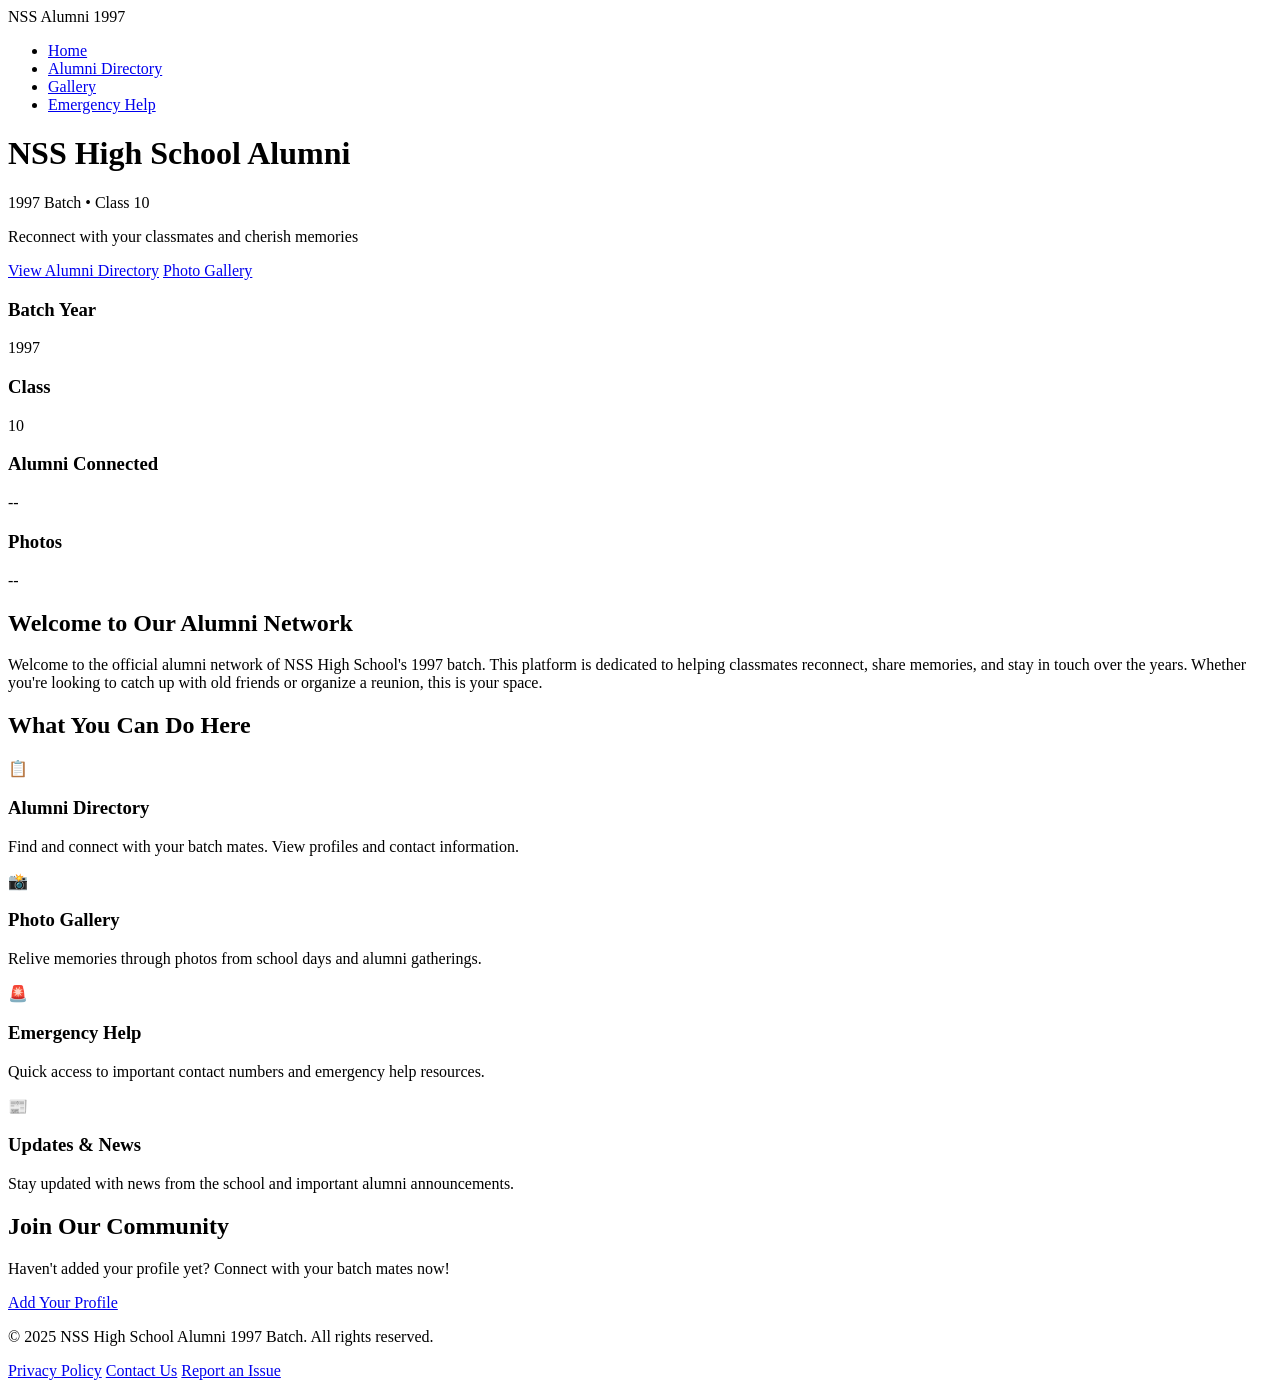
==== index.html @ 9a9feae9 "Add all website files: HTML pages, CSS, JavaScript, and data files" ====
<!DOCTYPE html>
<html lang="en">
<head>
    <meta charset="UTF-8">
    <meta name="viewport" content="width=device-width, initial-scale=1.0">
    <title>NSS Alumni - 1997 Batch</title>
    <link rel="stylesheet" href="css/style.css">
</head>
<body>
    <!-- Navigation -->
    <nav class="navbar">
        <div class="container">
            <div class="logo">NSS Alumni 1997</div>
            <ul class="nav-links">
                <li><a href="index.html" class="active">Home</a></li>
                <li><a href="alumni-directory.html">Alumni Directory</a></li>
                <li><a href="gallery.html">Gallery</a></li>
                <li><a href="emergency-contacts.html">Emergency Help</a></li>
            </ul>
        </div>
    </nav>

    <!-- Hero Section -->
    <header class="hero">
        <div class="hero-content">
            <h1>NSS High School Alumni</h1>
            <p class="tagline">1997 Batch • Class 10</p>
            <p class="subtitle">Reconnect with your classmates and cherish memories</p>
            <div class="hero-buttons">
                <a href="alumni-directory.html" class="btn btn-primary">View Alumni Directory</a>
                <a href="gallery.html" class="btn btn-secondary">Photo Gallery</a>
            </div>
        </div>
    </header>

    <!-- Main Content -->
    <main class="container">
        <!-- Quick Stats -->
        <section class="stats">
            <div class="stat-card">
                <h3>Batch Year</h3>
                <p class="stat-value">1997</p>
            </div>
            <div class="stat-card">
                <h3>Class</h3>
                <p class="stat-value">10</p>
            </div>
            <div class="stat-card">
                <h3>Alumni Connected</h3>
                <p class="stat-value" id="alumni-count">--</p>
            </div>
            <div class="stat-card">
                <h3>Photos</h3>
                <p class="stat-value" id="photo-count">--</p>
            </div>
        </section>

        <!-- About Section -->
        <section class="about">
            <h2>Welcome to Our Alumni Network</h2>
            <p>
                Welcome to the official alumni network of NSS High School's 1997 batch. This platform is dedicated to 
                helping classmates reconnect, share memories, and stay in touch over the years. Whether you're looking 
                to catch up with old friends or organize a reunion, this is your space.
            </p>
        </section>

        <!-- Features Section -->
        <section class="features">
            <h2>What You Can Do Here</h2>
            <div class="feature-grid">
                <div class="feature-card">
                    <div class="feature-icon">📋</div>
                    <h3>Alumni Directory</h3>
                    <p>Find and connect with your batch mates. View profiles and contact information.</p>
                </div>
                <div class="feature-card">
                    <div class="feature-icon">📸</div>
                    <h3>Photo Gallery</h3>
                    <p>Relive memories through photos from school days and alumni gatherings.</p>
                </div>
                <div class="feature-card">
                    <div class="feature-icon">🚨</div>
                    <h3>Emergency Help</h3>
                    <p>Quick access to important contact numbers and emergency help resources.</p>
                </div>
                <div class="feature-card">
                    <div class="feature-icon">📰</div>
                    <h3>Updates & News</h3>
                    <p>Stay updated with news from the school and important alumni announcements.</p>
                </div>
            </div>
        </section>

        <!-- Call to Action -->
        <section class="cta">
            <h2>Join Our Community</h2>
            <p>Haven't added your profile yet? Connect with your batch mates now!</p>
            <a href="alumni-directory.html" class="btn btn-primary">Add Your Profile</a>
        </section>
    </main>

    <!-- Footer -->
    <footer class="footer">
        <div class="container">
            <p>&copy; 2025 NSS High School Alumni 1997 Batch. All rights reserved.</p>
            <div class="footer-links">
                <a href="#">Privacy Policy</a>
                <a href="#">Contact Us</a>
                <a href="#">Report an Issue</a>
            </div>
        </div>
    </footer>

    <script src="js/script.js"></script>
</body>
</html>
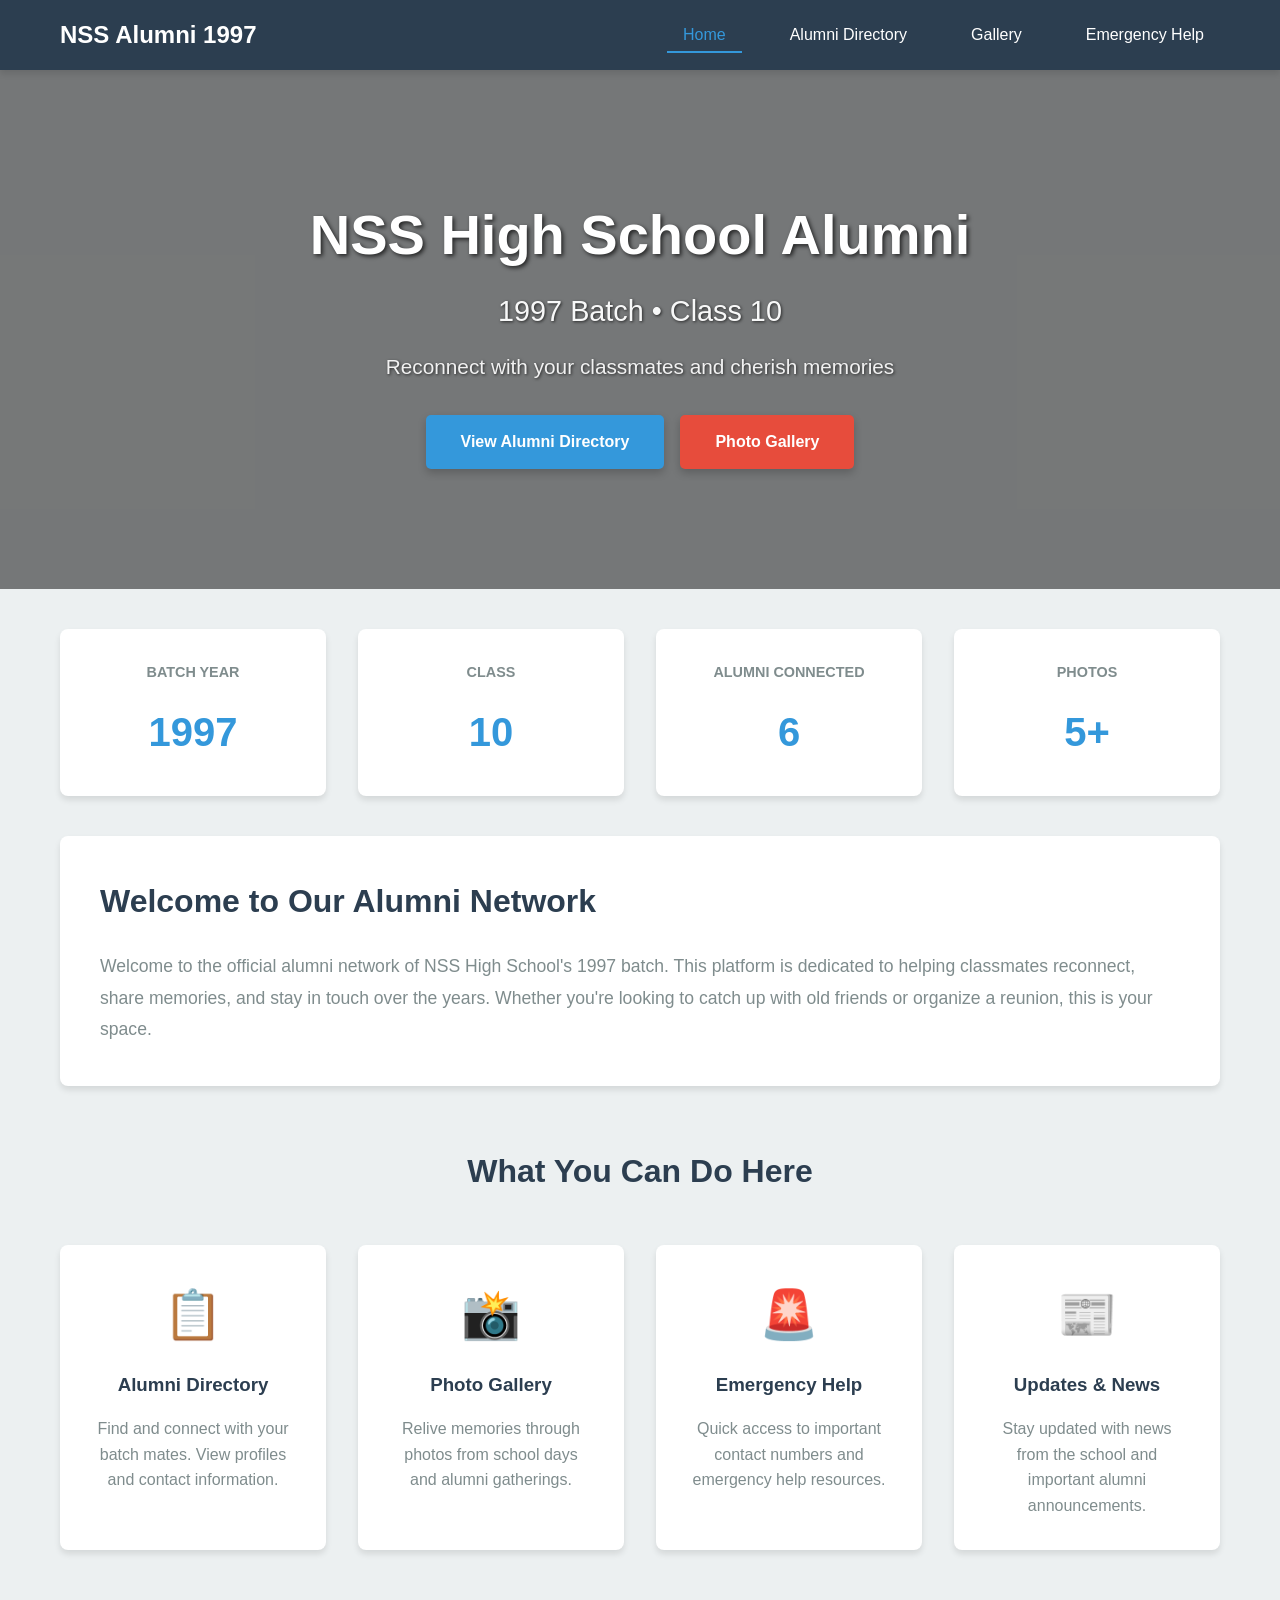
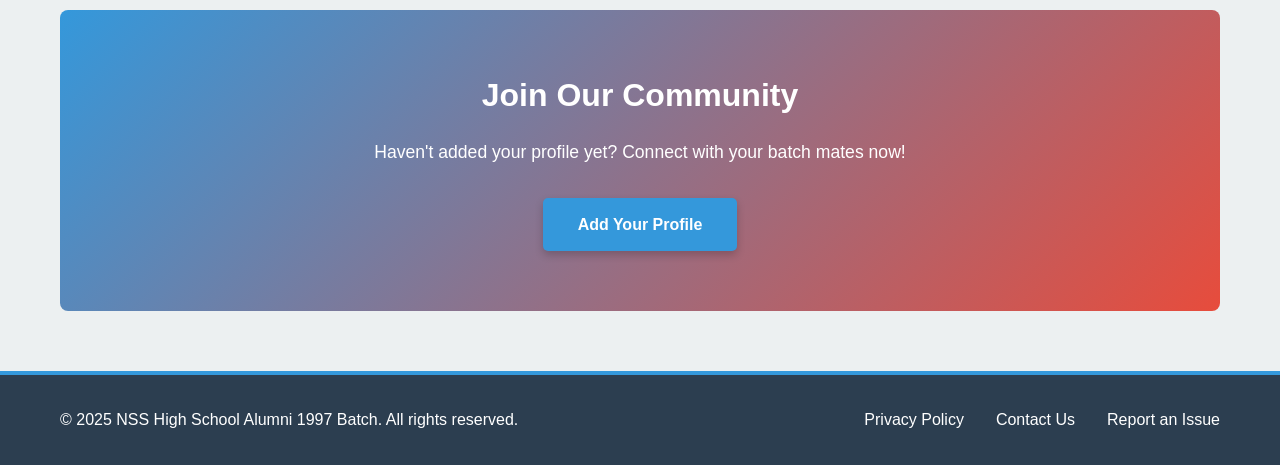
==== commit 3f2d9bd9: "Update homepage with school background image and enhance CSS styling" ====
--- a/index.html
+++ b/index.html
@@ -20,8 +20,9 @@
         </div>
     </nav>
 
-    <!-- Hero Section -->
-    <header class="hero">
+    <!-- Hero Section with School Background -->
+    <header class="hero" style="background-image: url('https://lh3.googleusercontent.com/gps-cs-s/APNQkAFYz4IyRVld45TRjJqYUSf6yYrfcVFNgWP-8FRZVk7A5KbQNHqug8asYA7JiuMoKFDiRvlHr9TeQgzfeVIiwol9nDiadaDcgwjrZmn5acUuZH1-QXqyb_sabl-X41OpJhSmyrLj=s1360-w1360-h1020'); background-size: cover; background-position: center; background-attachment: fixed;">
+        <div class="hero-overlay"></div>
         <div class="hero-content">
             <h1>NSS High School Alumni</h1>
             <p class="tagline">1997 Batch • Class 10</p>
@@ -47,11 +48,11 @@
             </div>
             <div class="stat-card">
                 <h3>Alumni Connected</h3>
-                <p class="stat-value" id="alumni-count">--</p>
+                <p class="stat-value" id="alumni-count">6</p>
             </div>
             <div class="stat-card">
                 <h3>Photos</h3>
-                <p class="stat-value" id="photo-count">--</p>
+                <p class="stat-value" id="photo-count">5+</p>
             </div>
         </section>
 
--- a/css/style.css
+++ b/css/style.css
@@ -0,0 +1,909 @@
+/* ============================================
+   NSS Alumni Website - Main Stylesheet
+   ============================================ */
+
+* {
+    margin: 0;
+    padding: 0;
+    box-sizing: border-box;
+}
+
+/* Colors and Variables */
+:root {
+    --primary-color: #2c3e50;
+    --secondary-color: #3498db;
+    --accent-color: #e74c3c;
+    --success-color: #27ae60;
+    --text-dark: #2c3e50;
+    --text-light: #7f8c8d;
+    --bg-light: #ecf0f1;
+    --bg-white: #ffffff;
+    --border-color: #bdc3c7;
+    --shadow: 0 4px 6px rgba(0, 0, 0, 0.1);
+    --transition: all 0.3s ease;
+}
+
+body {
+    font-family: 'Segoe UI', Tahoma, Geneva, Verdana, sans-serif;
+    line-height: 1.6;
+    color: var(--text-dark);
+    background-color: var(--bg-light);
+}
+
+.container {
+    max-width: 1200px;
+    margin: 0 auto;
+    padding: 0 20px;
+}
+
+/* ============================================
+   Navigation Bar
+   ============================================ */
+
+.navbar {
+    background-color: var(--primary-color);
+    padding: 1rem 0;
+    box-shadow: var(--shadow);
+    position: sticky;
+    top: 0;
+    z-index: 100;
+}
+
+.navbar .container {
+    display: flex;
+    justify-content: space-between;
+    align-items: center;
+}
+
+.logo {
+    font-size: 1.5rem;
+    font-weight: bold;
+    color: white;
+}
+
+.nav-links {
+    display: flex;
+    list-style: none;
+    gap: 2rem;
+}
+
+.nav-links a {
+    color: white;
+    text-decoration: none;
+    transition: var(--transition);
+    padding: 0.5rem 1rem;
+    border-bottom: 2px solid transparent;
+}
+
+.nav-links a:hover,
+.nav-links a.active {
+    border-bottom-color: var(--secondary-color);
+    color: var(--secondary-color);
+}
+
+/* ============================================
+   Hero Section with Background Image
+   ============================================ */
+
+.hero {
+    color: white;
+    padding: 120px 20px;
+    text-align: center;
+    position: relative;
+    min-height: 500px;
+    display: flex;
+    align-items: center;
+    justify-content: center;
+}
+
+.hero-overlay {
+    position: absolute;
+    top: 0;
+    left: 0;
+    right: 0;
+    bottom: 0;
+    background: rgba(0, 0, 0, 0.5);
+    z-index: 1;
+}
+
+.hero-content {
+    position: relative;
+    z-index: 2;
+}
+
+.hero-content h1 {
+    font-size: 3.5rem;
+    margin-bottom: 0.5rem;
+    text-shadow: 2px 2px 4px rgba(0, 0, 0, 0.7);
+    font-weight: bold;
+}
+
+.tagline {
+    font-size: 1.8rem;
+    margin-bottom: 1rem;
+    opacity: 0.95;
+    text-shadow: 1px 1px 3px rgba(0, 0, 0, 0.7);
+}
+
+.subtitle {
+    font-size: 1.3rem;
+    margin-bottom: 2rem;
+    opacity: 0.9;
+    text-shadow: 1px 1px 3px rgba(0, 0, 0, 0.7);
+}
+
+.hero-buttons {
+    display: flex;
+    gap: 1rem;
+    justify-content: center;
+    flex-wrap: wrap;
+}
+
+/* ============================================
+   Buttons
+   ============================================ */
+
+.btn {
+    padding: 14px 35px;
+    border: none;
+    border-radius: 5px;
+    cursor: pointer;
+    text-decoration: none;
+    font-size: 1rem;
+    font-weight: 600;
+    transition: var(--transition);
+    display: inline-block;
+    box-shadow: 0 4px 8px rgba(0, 0, 0, 0.2);
+}
+
+.btn-primary {
+    background-color: var(--secondary-color);
+    color: white;
+}
+
+.btn-primary:hover {
+    background-color: #2980b9;
+    transform: translateY(-3px);
+    box-shadow: 0 6px 12px rgba(0, 0, 0, 0.3);
+}
+
+.btn-secondary {
+    background-color: var(--accent-color);
+    color: white;
+}
+
+.btn-secondary:hover {
+    background-color: #c0392b;
+    transform: translateY(-3px);
+    box-shadow: 0 6px 12px rgba(0, 0, 0, 0.3);
+}
+
+/* ============================================
+   Page Header
+   ============================================ */
+
+.page-header {
+    background-color: var(--primary-color);
+    color: white;
+    padding: 40px 20px;
+    text-align: center;
+    margin-bottom: 40px;
+}
+
+.page-header h1 {
+    font-size: 2.5rem;
+    margin-bottom: 0.5rem;
+}
+
+.page-header p {
+    font-size: 1.1rem;
+    opacity: 0.9;
+}
+
+/* ============================================
+   Stats Section
+   ============================================ */
+
+.stats {
+    display: grid;
+    grid-template-columns: repeat(auto-fit, minmax(200px, 1fr));
+    gap: 2rem;
+    margin: 40px 0;
+}
+
+.stat-card {
+    background: white;
+    padding: 2rem;
+    border-radius: 8px;
+    text-align: center;
+    box-shadow: var(--shadow);
+    transition: var(--transition);
+}
+
+.stat-card:hover {
+    transform: translateY(-5px);
+    box-shadow: 0 8px 12px rgba(0, 0, 0, 0.15);
+}
+
+.stat-card h3 {
+    color: var(--text-light);
+    font-size: 0.9rem;
+    margin-bottom: 1rem;
+    text-transform: uppercase;
+}
+
+.stat-value {
+    font-size: 2.5rem;
+    font-weight: bold;
+    color: var(--secondary-color);
+}
+
+/* ============================================
+   About Section
+   ============================================ */
+
+.about {
+    background: white;
+    padding: 40px;
+    border-radius: 8px;
+    margin: 40px 0;
+    box-shadow: var(--shadow);
+}
+
+.about h2 {
+    color: var(--primary-color);
+    margin-bottom: 1.5rem;
+    font-size: 2rem;
+}
+
+.about p {
+    color: var(--text-light);
+    line-height: 1.8;
+    font-size: 1.1rem;
+}
+
+/* ============================================
+   Features Section
+   ============================================ */
+
+.features {
+    margin: 60px 0;
+}
+
+.features h2 {
+    color: var(--primary-color);
+    text-align: center;
+    margin-bottom: 3rem;
+    font-size: 2rem;
+}
+
+.feature-grid {
+    display: grid;
+    grid-template-columns: repeat(auto-fit, minmax(250px, 1fr));
+    gap: 2rem;
+}
+
+.feature-card {
+    background: white;
+    padding: 2rem;
+    border-radius: 8px;
+    text-align: center;
+    box-shadow: var(--shadow);
+    transition: var(--transition);
+}
+
+.feature-card:hover {
+    transform: translateY(-10px);
+    box-shadow: 0 8px 12px rgba(0, 0, 0, 0.15);
+}
+
+.feature-icon {
+    font-size: 3rem;
+    margin-bottom: 1rem;
+}
+
+.feature-card h3 {
+    color: var(--primary-color);
+    margin-bottom: 1rem;
+}
+
+.feature-card p {
+    color: var(--text-light);
+}
+
+/* ============================================
+   CTA Section
+   ============================================ */
+
+.cta {
+    background: linear-gradient(135deg, var(--secondary-color) 0%, var(--accent-color) 100%);
+    color: white;
+    padding: 60px 40px;
+    border-radius: 8px;
+    text-align: center;
+    margin: 60px 0;
+}
+
+.cta h2 {
+    font-size: 2rem;
+    margin-bottom: 1rem;
+}
+
+.cta p {
+    font-size: 1.1rem;
+    margin-bottom: 2rem;
+}
+
+/* ============================================
+   Alumni Directory
+   ============================================ */
+
+.directory-controls {
+    display: flex;
+    gap: 2rem;
+    margin-bottom: 3rem;
+    flex-wrap: wrap;
+    background: white;
+    padding: 2rem;
+    border-radius: 8px;
+    box-shadow: var(--shadow);
+}
+
+.search-box {
+    flex: 1;
+    min-width: 250px;
+}
+
+.search-input {
+    width: 100%;
+    padding: 12px;
+    border: 1px solid var(--border-color);
+    border-radius: 5px;
+    font-size: 1rem;
+}
+
+.filter-options {
+    display: flex;
+    gap: 1rem;
+}
+
+.filter-select {
+    padding: 12px;
+    border: 1px solid var(--border-color);
+    border-radius: 5px;
+    font-size: 1rem;
+    background: white;
+}
+
+.alumni-grid {
+    display: grid;
+    grid-template-columns: repeat(auto-fill, minmax(250px, 1fr));
+    gap: 2rem;
+    margin-bottom: 3rem;
+}
+
+.alumni-card {
+    background: white;
+    border-radius: 8px;
+    overflow: hidden;
+    box-shadow: var(--shadow);
+    transition: var(--transition);
+    cursor: pointer;
+}
+
+.alumni-card:hover {
+    transform: translateY(-5px);
+    box-shadow: 0 8px 12px rgba(0, 0, 0, 0.15);
+}
+
+.alumni-image {
+    width: 100%;
+    height: 200px;
+    background-color: var(--bg-light);
+    display: flex;
+    align-items: center;
+    justify-content: center;
+    font-size: 3rem;
+}
+
+.alumni-info {
+    padding: 1.5rem;
+}
+
+.alumni-name {
+    font-size: 1.2rem;
+    font-weight: bold;
+    color: var(--primary-color);
+    margin-bottom: 0.5rem;
+}
+
+.alumni-profession {
+    color: var(--secondary-color);
+    font-size: 0.9rem;
+    margin-bottom: 1rem;
+}
+
+.alumni-contact {
+    font-size: 0.85rem;
+    color: var(--text-light);
+}
+
+/* ============================================
+   Gallery
+   ============================================ */
+
+.gallery-filters {
+    display: flex;
+    gap: 1rem;
+    margin-bottom: 3rem;
+    flex-wrap: wrap;
+    justify-content: center;
+}
+
+.filter-btn {
+    padding: 10px 20px;
+    border: 2px solid var(--border-color);
+    background: white;
+    color: var(--text-dark);
+    border-radius: 5px;
+    cursor: pointer;
+    transition: var(--transition);
+}
+
+.filter-btn.active,
+.filter-btn:hover {
+    background: var(--secondary-color);
+    color: white;
+    border-color: var(--secondary-color);
+}
+
+.gallery-grid {
+    display: grid;
+    grid-template-columns: repeat(auto-fill, minmax(250px, 1fr));
+    gap: 1.5rem;
+    margin-bottom: 3rem;
+}
+
+.gallery-item {
+    border-radius: 8px;
+    overflow: hidden;
+    box-shadow: var(--shadow);
+    cursor: pointer;
+    transition: var(--transition);
+    aspect-ratio: 1/1;
+}
+
+.gallery-item:hover {
+    transform: scale(1.05);
+}
+
+.gallery-image-wrapper {
+    width: 100%;
+    height: 100%;
+    position: relative;
+    overflow: hidden;
+}
+
+.gallery-img {
+    width: 100%;
+    height: 100%;
+    object-fit: cover;
+    transition: var(--transition);
+}
+
+.gallery-item:hover .gallery-img {
+    transform: scale(1.1);
+}
+
+.gallery-overlay {
+    position: absolute;
+    bottom: 0;
+    left: 0;
+    right: 0;
+    background: rgba(0, 0, 0, 0.6);
+    color: white;
+    padding: 1rem;
+    text-align: center;
+}
+
+.gallery-placeholder {
+    width: 100%;
+    height: 100%;
+    background: linear-gradient(135deg, var(--bg-light) 0%, #d4dce6 100%);
+    display: flex;
+    flex-direction: column;
+    align-items: center;
+    justify-content: center;
+    text-align: center;
+    color: var(--text-light);
+}
+
+.gallery-placeholder p {
+    margin: 0.5rem 0;
+}
+
+.gallery-placeholder .small {
+    font-size: 0.85rem;
+    opacity: 0.7;
+}
+
+/* ============================================
+   Upload Section
+   ============================================ */
+
+.upload-section {
+    background: white;
+    padding: 3rem;
+    border-radius: 8px;
+    box-shadow: var(--shadow);
+    text-align: center;
+    margin: 3rem 0;
+}
+
+.upload-section h2 {
+    color: var(--primary-color);
+    margin-bottom: 1rem;
+}
+
+.upload-area {
+    margin-top: 2rem;
+}
+
+.upload-label {
+    display: block;
+    padding: 3rem;
+    border: 2px dashed var(--border-color);
+    border-radius: 8px;
+    cursor: pointer;
+    transition: var(--transition);
+    background-color: var(--bg-light);
+}
+
+.upload-label:hover {
+    border-color: var(--secondary-color);
+    background-color: #f0f7ff;
+}
+
+#photo-upload {
+    display: none;
+}
+
+.upload-message {
+    margin-top: 1rem;
+    padding: 1rem;
+    border-radius: 5px;
+    font-weight: 500;
+}
+
+.upload-message.success {
+    background-color: #d4edda;
+    color: #155724;
+    border: 1px solid #c3e6cb;
+}
+
+.upload-message.error {
+    background-color: #f8d7da;
+    color: #721c24;
+    border: 1px solid #f5c6cb;
+}
+
+/* ============================================
+   Gallery Info
+   ============================================ */
+
+.gallery-info {
+    background: white;
+    padding: 2rem;
+    border-radius: 8px;
+    box-shadow: var(--shadow);
+    margin: 3rem 0;
+}
+
+.gallery-info h3 {
+    color: var(--primary-color);
+    margin-bottom: 1.5rem;
+}
+
+.gallery-info ul {
+    list-style-position: inside;
+    color: var(--text-light);
+}
+
+.gallery-info li {
+    margin-bottom: 1rem;
+    line-height: 1.6;
+}
+
+/* ============================================
+   Image Modal
+   ============================================ */
+
+.image-modal {
+    position: fixed;
+    z-index: 1000;
+    left: 0;
+    top: 0;
+    width: 100%;
+    height: 100%;
+    background-color: rgba(0, 0, 0, 0.8);
+    display: flex;
+    align-items: center;
+    justify-content: center;
+}
+
+.modal-content {
+    position: relative;
+    max-width: 90vw;
+    max-height: 90vh;
+}
+
+.modal-content img {
+    width: 100%;
+    height: auto;
+    max-height: 85vh;
+    object-fit: contain;
+}
+
+.close-modal {
+    position: absolute;
+    top: -40px;
+    right: 0;
+    color: white;
+    font-size: 40px;
+    font-weight: bold;
+    cursor: pointer;
+    transition: var(--transition);
+}
+
+.close-modal:hover {
+    color: var(--secondary-color);
+}
+
+/* ============================================
+   Contacts Section
+   ============================================ */
+
+.contacts-section {
+    margin: 3rem 0;
+}
+
+.contacts-section h2 {
+    color: var(--primary-color);
+    margin-bottom: 2rem;
+    font-size: 1.8rem;
+}
+
+.contacts-grid {
+    display: grid;
+    grid-template-columns: repeat(auto-fit, minmax(280px, 1fr));
+    gap: 2rem;
+    margin-bottom: 2rem;
+}
+
+.contact-card {
+    background: white;
+    padding: 2rem;
+    border-radius: 8px;
+    box-shadow: var(--shadow);
+    border-left: 4px solid var(--secondary-color);
+}
+
+.contact-card.emergency {
+    border-left-color: var(--accent-color);
+    background: linear-gradient(135deg, #fff9f9 0%, white 100%);
+}
+
+.contact-card.highlight {
+    background: linear-gradient(135deg, #f0f7ff 0%, white 100%);
+    border-left-color: var(--secondary-color);
+}
+
+.contact-card h3 {
+    color: var(--primary-color);
+    margin-bottom: 1rem;
+}
+
+.contact-number {
+    font-size: 1.5rem;
+    font-weight: bold;
+    color: var(--secondary-color);
+    margin: 0.5rem 0;
+}
+
+.contact-card.emergency .contact-number {
+    color: var(--accent-color);
+}
+
+.contact-desc {
+    color: var(--text-light);
+    font-size: 0.9rem;
+    margin-top: 0.5rem;
+}
+
+/* ============================================
+   Tips Section
+   ============================================ */
+
+.info-section {
+    background: white;
+    padding: 2rem;
+    border-radius: 8px;
+    box-shadow: var(--shadow);
+    margin: 3rem 0;
+}
+
+.info-section h2 {
+    color: var(--primary-color);
+    margin-bottom: 1.5rem;
+}
+
+.tips-list {
+    list-style: none;
+}
+
+.tips-list li {
+    padding: 1rem;
+    margin-bottom: 1rem;
+    background: var(--bg-light);
+    border-radius: 5px;
+    border-left: 4px solid var(--secondary-color);
+}
+
+.tips-list strong {
+    color: var(--primary-color);
+}
+
+/* ============================================
+   No Results
+   ============================================ */
+
+.no-results {
+    background: white;
+    padding: 4rem;
+    border-radius: 8px;
+    text-align: center;
+    box-shadow: var(--shadow);
+    color: var(--text-light);
+    font-size: 1.2rem;
+}
+
+/* ============================================
+   Footer
+   ============================================ */
+
+.footer {
+    background-color: var(--primary-color);
+    color: white;
+    padding: 2rem 0;
+    margin-top: 60px;
+    border-top: 4px solid var(--secondary-color);
+}
+
+.footer .container {
+    display: flex;
+    justify-content: space-between;
+    align-items: center;
+    flex-wrap: wrap;
+    gap: 1rem;
+}
+
+.footer-links {
+    display: flex;
+    gap: 2rem;
+}
+
+.footer-links a {
+    color: white;
+    text-decoration: none;
+    transition: var(--transition);
+}
+
+.footer-links a:hover {
+    color: var(--secondary-color);
+}
+
+/* ============================================
+   Responsive Design
+   ============================================ */
+
+@media (max-width: 768px) {
+    .nav-links {
+        gap: 1rem;
+    }
+
+    .hero-content h1 {
+        font-size: 2rem;
+    }
+
+    .tagline {
+        font-size: 1.2rem;
+    }
+
+    .subtitle {
+        font-size: 0.95rem;
+    }
+
+    .hero-buttons {
+        flex-direction: column;
+        align-items: center;
+    }
+
+    .btn {
+        width: 100%;
+        max-width: 300px;
+    }
+
+    .directory-controls {
+        flex-direction: column;
+    }
+
+    .filter-options {
+        flex-direction: column;
+    }
+
+    .footer .container {
+        flex-direction: column;
+        text-align: center;
+    }
+
+    .stats {
+        grid-template-columns: repeat(2, 1fr);
+    }
+
+    .feature-grid,
+    .contacts-grid {
+        grid-template-columns: 1fr;
+    }
+}
+
+@media (max-width: 480px) {
+    .logo {
+        font-size: 1.2rem;
+    }
+
+    .nav-links {
+        gap: 0.5rem;
+    }
+
+    .nav-links a {
+        padding: 0.5rem 0.75rem;
+        font-size: 0.85rem;
+    }
+
+    .hero {
+        padding: 80px 20px;
+        min-height: 400px;
+    }
+
+    .hero-content h1 {
+        font-size: 1.5rem;
+    }
+
+    .tagline {
+        font-size: 1rem;
+    }
+
+    .subtitle {
+        font-size: 0.85rem;
+    }
+
+    .page-header h1 {
+        font-size: 1.8rem;
+    }
+
+    .stats {
+        grid-template-columns: 1fr;
+    }
+
+    .about,
+    .cta,
+    .upload-section,
+    .info-section {
+        padding: 1.5rem;
+    }
+
+    .close-modal {
+        top: -30px;
+        font-size: 30px;
+    }
+}
